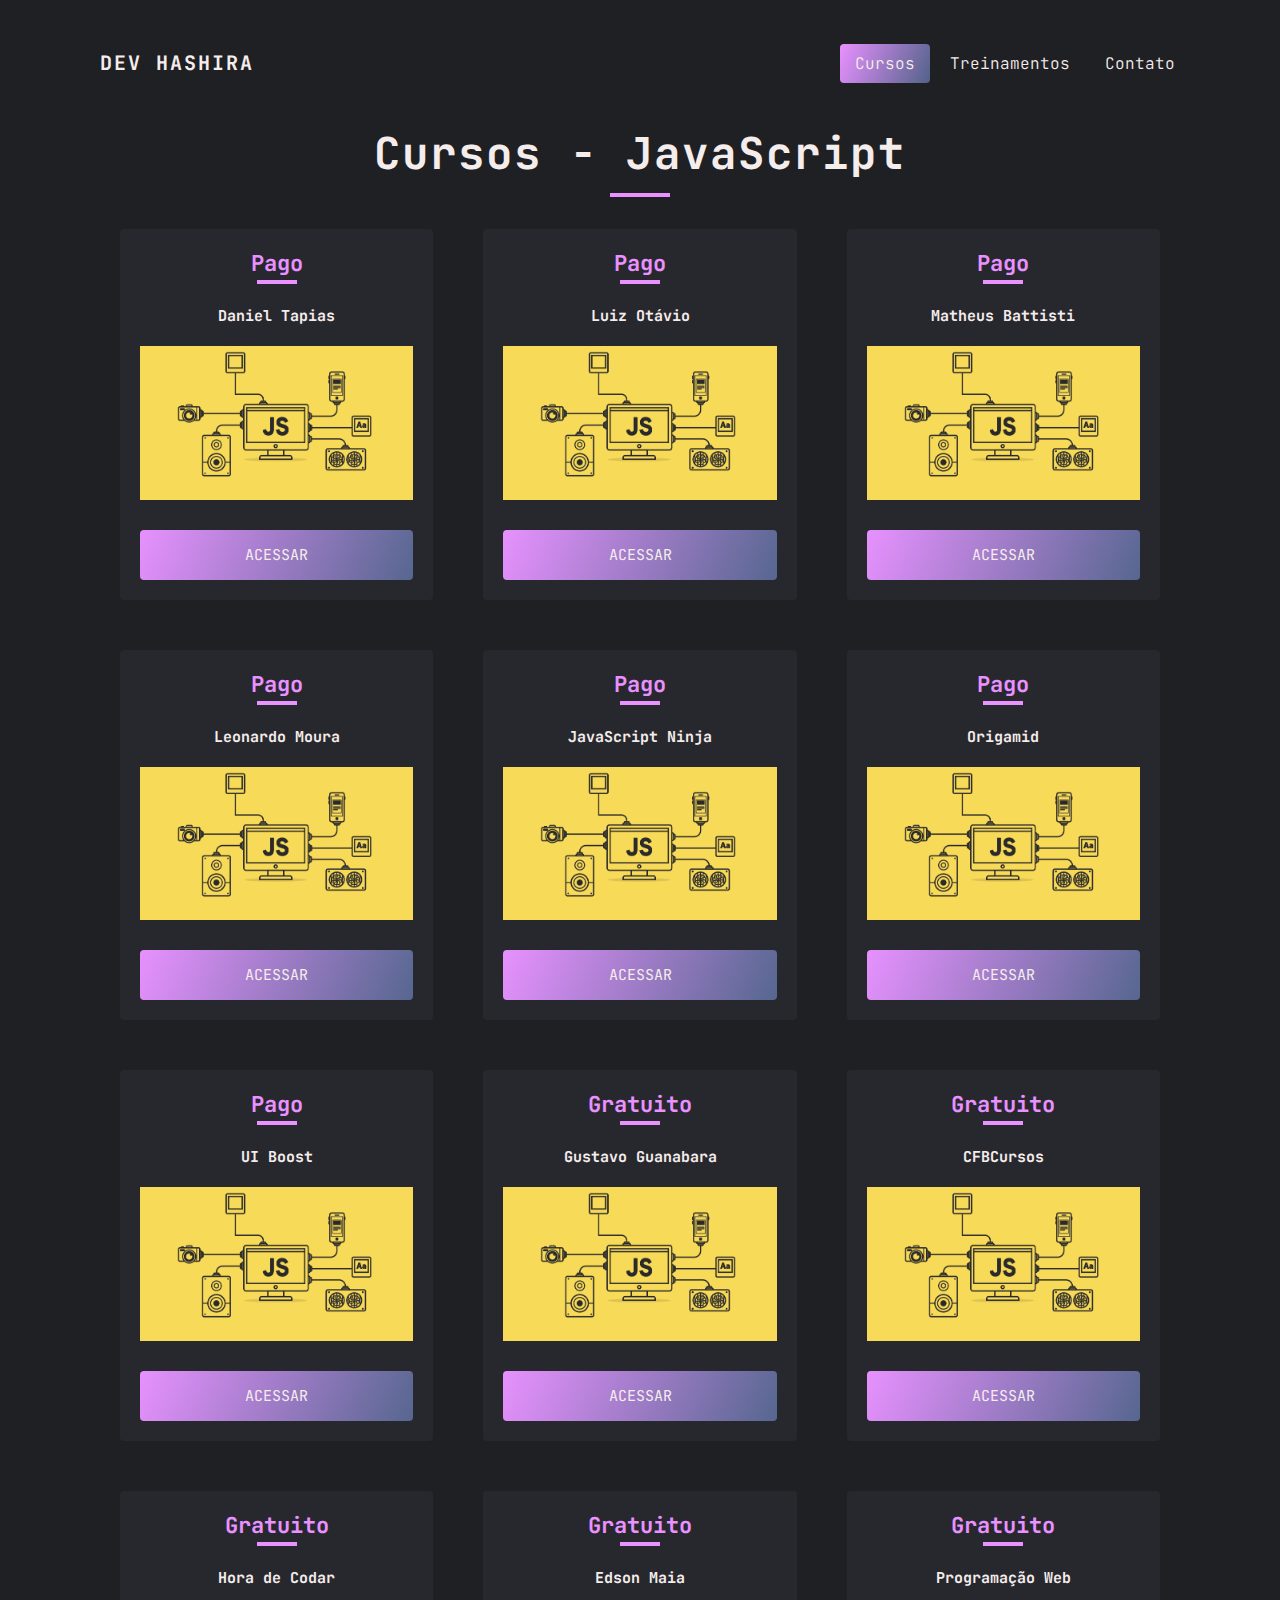
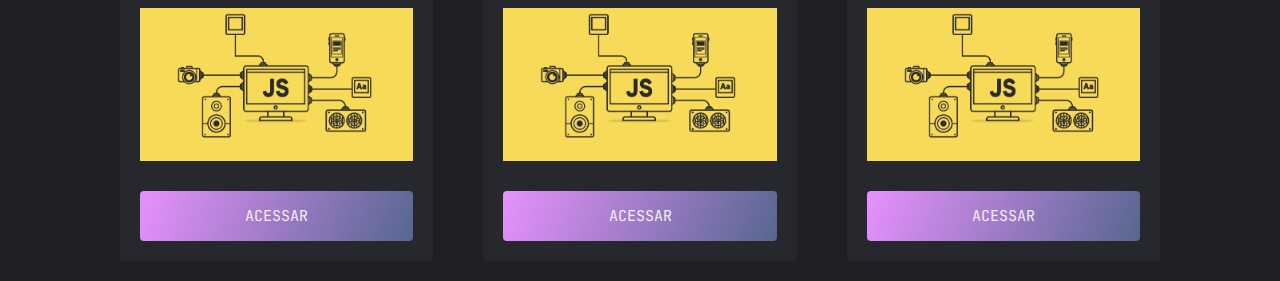
==== index.html @ d7667f1d "first commit" ====
<!DOCTYPE html>
<html lang="pt-br">
  <head>
    <meta charset="UTF-8" />
    <meta http-equiv="content-language" content="pt-br" />
    <meta name="author" content="Dev Hashira D" />
    <meta
      name="description"
      content="Plataforma de Cursos | Dicas de conteúdos, cursos e Treinamentos na área de TI| Patos - Paraíba"
    />
    <meta
      name="keywords"
      content="cursos, java, javascript, python, front end, back end, cursos de programação, web, tecnologias, linguagens de programação, react, springboot, "
    />
    <meta name="viewport" content="width=device-width, initial-scale=1.0" />
    <meta name="theme-color" content="#5ae4a8" />
    <meta property="og:type" content="website" />
    <meta name="ROBOTS" content="index,follow" />
    <meta name="copyright" content="Plataforma de Cursos" />
    <meta property="og:image" content="" />
    <meta property="og:title" content="Plataforma de Cursos / Dev Hashira D" />
    <meta
      property="og:description"
      content="Plataforma de Cursos / Dev Hashira D"
    />
    <meta http-equiv="X-UA-Compatible" content="IE=edge" />
    <link rel="canonical" href="https://albertomoiseisdev.com.br/" />
    <link
      rel="stylesheet"
      href="https://cdnjs.cloudflare.com/ajax/libs/animate.css/4.1.1/animate.min.css"
    />
    <link href="styles/patterns.css" rel="stylesheet" />
    <link href="styles/main.css" rel="stylesheet" />
    <link href="styles/style.css" rel="stylesheet" />
    <link
      rel="stylesheet"
      href="./css/fontawesome-free-6.4.0-web/css/all.min.css"
    />
    <link
      rel="stylesheet"
      href="./css/fontawesome-free-6.4.0-web/css/all.css"
    />
    <link href="/your-path-to-fontawesome/css/v4-shims.css" rel="stylesheet" />
    <link rel="stylesheet" href="css/variables.css" />
    <link rel="stylesheet" href="css/patterns.css" />
    <link rel="stylesheet" href="css/style.css" />
    <link rel="stylesheet" href="css/reset.css" />
    <link rel="stylesheet" href="css/responsive.css" />
    <link rel="stylesheet" href="fontawesome/css/all.min.css" />
    <link
      rel="stylesheet"
      href="https://cdnjs.cloudflare.com/ajax/libs/animate.css/4.1.1/animate.min.css"
    />
    <link
      rel="stylesheet"
      href="https://cdnjs.cloudflare.com/ajax/libs/animate.css/4.1.1/animate.min.css"
    />
    <link
      rel="stylesheet"
      href="https://cdnjs.cloudflare.com/ajax/libs/font-awesome/4.7.0/css/font-awesome.min.css"
    />
    <title>Dev Hashira D - Plataforma de Cursos</title>
  </head>

  <body>
    <div class="background">
      <header class="container" id="header">
        <a class="logo" href="">Dev Hashira</a>
        <nav id="nav">
          <div id="btn-mobile">
            <span id="hamburguer"></span>
          </div>
          <ul id="menu">
            <li class="active"><a href="index.html">Cursos</a></li>
            <li><a href="treinamentos.html">Treinamentos</a></li>
            <li>
              <a href="https://albertomoiseisdev.com.br/" target="_blank"
                >Contato</a
              >
            </li>
          </ul>
        </nav>
      </header>
    </div>

    <section class="container">
      <h2 class="titulo">Cursos - JavaScript</h2>
      <div class="cursos">
        <div class="cursos-div">
          <h4 class="">Pago</h4>
          <h5>Daniel Tapias</h5>
          <img
            src="./img/tecnologias/javascript.png"
            alt="linguagem de programação Javascript"
          />
          <a
            class="btn-principal"
            href="https://www.udemy.com/course/javascript-completo-2018-do-iniciante-ao-mestre/"
            >Acessar</a
          >
        </div>
        <div class="cursos-div">
          <h4>Pago</h4>
          <h5>Luiz Otávio</h5>
          <img
            src="./img/tecnologias/javascript.png"
            alt="linguagem de programação Javascript"
          />
          <a
            class="btn-principal"
            href="https://www.udemy.com/course/curso-de-javascript-moderno-do-basico-ao-avancado/"
            >Acessar</a
          >
        </div>
        <div class="cursos-div">
          <h4>Pago</h4>
          <h5>Matheus Battisti</h5>
          <img
            src="./img/tecnologias/javascript.png"
            alt="linguagem de programação Javascript"
          />
          <a
            class="btn-principal"
            href="https://www.udemy.com/course/javascript-do-basico-ao-avancado-com-node-e-projetos/"
            >Acessar</a
          >
        </div>
        <div class="cursos-div">
          <h4>Pago</h4>
          <h5>Leonardo Moura</h5>
          <img
            src="./img/tecnologias/javascript.png"
            alt="linguagem de programação Javascript"
          />
          <a
            class="btn-principal"
            href="https://www.udemy.com/course/curso-web/"
            >Acessar</a
          >
        </div>

        <div class="cursos-div">
          <h4>Pago</h4>
          <h5>JavaScript Ninja</h5>
          <img
            src="./img/tecnologias/javascript.png"
            alt="linguagem de programação Javascript"
          />
          <a
            class="btn-principal"
            href="https://www.udemy.com/course/curso-web/"
            >Acessar</a
          >
        </div>
        <div class="cursos-div">
          <h4>Pago</h4>
          <h5>Origamid</h5>
          <img
            src="./img/tecnologias/javascript.png"
            alt="linguagem de programação Javascript"
          />
          <a class="btn-principal" href="https://www.origamid.com/">Acessar</a>
        </div>
        <div class="cursos-div">
          <h4>Pago</h4>
          <h5>UI Boost</h5>
          <img
            src="./img/tecnologias/javascript.png"
            alt="linguagem de programação Javascript"
          />
          <a class="btn-principal" href="https://go.hotmart.com/M82120504M?dp=1"
            >Acessar</a
          >
        </div>

        <div class="cursos-div">
          <h4>Gratuito</h4>
          <h5>Gustavo Guanabara</h5>
          <img
            src="./img/tecnologias/javascript.png"
            alt="linguagem de programação Javascript"
          />
          <a
            class="btn-principal"
            href="https://www.youtube.com/watch?v=BXqUH86F-kA&list=PLntvgXM11X6pi7mW0O4ZmfUI1xDSIbmTm"
            >Acessar</a
          >
        </div>

        <div class="cursos-div">
          <h4>Gratuito</h4>
          <h5>CFBCursos</h5>
          <img
            src="./img/tecnologias/javascript.png"
            alt="linguagem de programação Javascript"
          />
          <a
            class="btn-principal"
            href="https://www.youtube.com/watch?v=E4DBTqgxHGM&list=PLx4x_zx8csUg_AxxbVWHEyAJ6cBdsYc0T"
            >Acessar</a
          >
        </div>
        <div class="cursos-div">
          <h4>Gratuito</h4>
          <h5>Hora de Codar</h5>
          <img
            src="./img/tecnologias/javascript.png"
            alt="linguagem de programação Javascript"
          />
          <a
            class="btn-principal"
            href="https://www.youtube.com/watch?v=TkD0QMyBa28&list=PLnDvRpP8BneysKU8KivhnrVaKpILD3gZ6"
            >Acessar</a
          >
        </div>
        <div class="cursos-div">
          <h4>Gratuito</h4>
          <h5>Edson Maia</h5>
          <img
            src="./img/tecnologias/javascript.png"
            alt="linguagem de programação Javascript"
          />
          <a
            class="btn-principal"
            href="https://www.youtube.com/watch?v=E1Ww5Y1EnWQ&list=PLnex8IkmReXxZEXje06kW1uCwm5iC8M_Z"
            >Acessar</a
          >
        </div>
        <div class="cursos-div">
          <h4>Gratuito</h4>
          <h5>Programação Web</h5>
          <img
            src="./img/tecnologias/javascript.png"
            alt="linguagem de programação Javascript"
          />
          <a
            class="btn-principal"
            href="https://www.youtube.com/watch?v=vEwPnjqWQ-g&list=PL2Fdisxwzt_d590u3uad46W-kHA0PTjjw"
            >Acessar</a
          >
        </div>
      </div>
    </section>

    <script src="js/javascript.js"></script>
  </body>
</html>
---- css/variables.css ----
:root {
  --colors-background-1: #1F2023;
  --colors-background-2: #27282D;

  --cor-padrão: #f5ecec;
  --cor-extra-1: #E891FF;
  --cor-extra-2: #86ACFA;
  --cor-extra-3: #EAFF6A;
}
---- css/patterns.css ----
@import url("https://fonts.googleapis.com/css2?family=JetBrains+Mono:wght@100;300;400;500;700&family=Poppins:wght@100;300;400;500&display=swap");

h1,
h2,
h3 {
  font-family: "JetBrains Mono";
  font-weight: 600;
  line-height: 125%;
  letter-spacing: -1px;
  color: var(--colors-principal);
}

h1 {
  font-size: 4.4rem;
}

h2 {
  font-size: 3.8rem;
}

h3 {
  font-size: 3.4rem;
}

h4 {
  font-size: 2.2rem;
}

h5{
  font-size: 2;
}
p {
  font-size: 1.6rem;
}

.container {
  width: 100%;
  max-width: 1120px;
  margin: 0 auto;
  padding: 0 2rem;
}

.titulo {
  font-size: 4.4rem;
  font-weight: bold;
  letter-spacing: 0.2rem;
  text-align: center;
}

.titulo::after {
  content: " ";
  height: 4px;
  width: 60px;
  background-color: var(--cor-extra-1);
  display: block;
  margin: 12px auto;
}

.sub-titulo {
  font-size: 2.4rem;
  font-weight: bold;
  letter-spacing: 0.2rem;
  color: var(--cor-white);
  
}

.sub-titulo::after {
  content: " ";
  height: 4px;
  width: 40px;
  background-color: var(--cor-extra-1);
  display: block;
  margin: 12px 0;
}
.sub-titulo-centro::after {
  content: " ";
  height: 4px;
  width: 40px;
  background-color: var(--cor-extra-1);
  display: block;
  margin: 12px auto;
}


.btn-principal {
  background: linear-gradient(113.28deg, #E891FF -0.53%, rgba(134, 172, 250, 0.47) 101.56%);
  padding: 1.5rem 3rem;
  color: var(--cor-padrão);
  margin-top: 1rem;
  border-radius: 0.4rem;
  text-transform: uppercase;
}
---- css/style.css ----
html {
  scroll-behavior: smooth;
}

body,
ul {
  margin: 0px;
  padding: 0px;
  color: var(--colors-background);
  background-color: var(--cor-white);
}

div header a {
  text-decoration: none;
}

header a.logo {
  font-size: 2rem;
  letter-spacing: 0.2rem;
  font-weight: bold;
  text-transform: uppercase;
  color: #2e2727;
  padding: 1rem;
  color: var(--cor-padrão);
}

#header {
  box-sizing: border-box;
  display: flex;
  align-items: center;
  justify-content: space-between;
  position: relative;
  top: 0;
  padding: 4rem 1rem;
}

#menu {
  display: flex;
  list-style: none;
  gap: 0.5rem;
}

#menu li {
  padding: 0.4rem 1rem;
}

#menu li.active {
  background: linear-gradient(113.28deg, #E891FF -0.53%, rgba(134, 172, 250, 0.47) 101.56%);
  border-radius: 0.4rem;
  color: var(--cor-padrão);
}



#menu a {
  font-size: 1.6rem;
  display: block;
  padding: 0.5rem;
  color: var(--cor-padrão);
  font-weight: 300;
  text-decoration: none !important;
}

#menu li:hover {
  background-color: #e6a5f8a8;
  border-radius: 0.4rem;
  transition: 0.6s;
}

.menu-selected {
  padding: 10px;
  border-radius: 5px;
}

#btn-mobile {
  display: block;
}

@keyframes pisca {

  0%,
  100% {
    opacity: 1;
  }

  50% {
    opacity: 0;
  }
}

/* cursos */
.cursos {
  display: flex;
  justify-content: space-between;
  flex-wrap: wrap;
  gap: 1rem;
}

.cursos-div {
  max-width: 29%;
  display: flex;
  flex-direction: column;
  text-align: center;
  padding: 2rem;
  margin: 2rem;
  justify-items:first baseline;
  background-color: var(--colors-background-2);
  border-radius: 0.4rem;
}

.cursos-div h4 {
  color: var(--cor-extra-1);
  margin-bottom: 1rem;
}

.cursos-div h4::after {
  content: " ";
  height: 4px;
  width: 40px;
  background-color: var(--cor-extra-1);
  display: block;
  margin: 2px auto 12px auto;
}

.cursos-div h5 {
  margin-bottom: 2rem;
}

.cursos-div img{
  margin-bottom: 2rem;
}
---- css/responsive.css ----
@media (max-width: 1200px) {}

@media (max-width: 1100px) {

  .cursos {
    display: flex;
    justify-content: center;
    flex-wrap: wrap;
    gap: 0rem;
  }
  .cursos-div {
    max-width: 42% !important;
    display: flex;
    justify-content: space-between;
    flex-wrap: wrap;
  }
}

@media(max-width: 860px) {
  
  .cursos {
    display: flex;
    flex-direction: column;
    flex-wrap: wrap;
    gap: 0rem;
  }
  .cursos-div {
    max-width: 75% !important;
    margin: 2rem auto;
  }
}

@media (max-width: 600px) {
  
  #menu {
    display: block;
    position: absolute;
    width: 100%;
    top: 110px;
    right: 0px;
    background: var(--colors-background-1);
    transition: 0.6s;
    z-index: 1000;
    height: 0px;
    visibility: hidden;
    overflow-y: hidden;
    text-align: center;
  }

  #nav.active #menu {
    height: calc(80vh - 70px);
    visibility: visible;
    overflow-y: auto;
  }

  #menu li.active {
    display: none;
  }

  #menu a {
    padding: 1rem 0;
    margin: 0 0.6rem;
    color: var(--cor-padrão);
    border-bottom: 1px solid var(--cor-extra-1);
  }

  #menu li:hover {
    background-color: var(--cor-extra-1);
    border-radius: 0.4rem;
    transition: 0.6s;
    margin-top: -6px;
  }

  #btn-mobile {
    display: flex;
    padding: 0.5rem 1rem;
    font-size: 1rem;
    border: none;
    background: none;
    cursor: pointer;
    gap: 0.5rem;
  }

  #hamburguer {
    display: block;
    border-top: 2px solid;
    width: 20px;
  }

  #hamburguer::after,
  #hamburguer::before {
    content: "";
    display: block;
    width: 20px;
    height: 2px;
    background: currentColor;
    margin-top: 5px;
    transition: 0.3s;
    position: relative;
  }

  #nav.active #hamburguer {
    border-top-color: transparent;
  }

  #nav.active #hamburguer::before {
    transform: rotate(135deg);
  }

  #nav.active #hamburguer::after {
    transform: rotate(-135deg);
    top: -7px;
  }
  .cursos {
    display: flex;
    flex-direction: column;
    flex-wrap: wrap;
    gap: 0rem;
  }
  .cursos-div {
    max-width: 90% !important;
    display: flex;
    justify-content: space-between;
    flex-wrap: wrap;
  }


}

@media (max-width: 520px) {

}
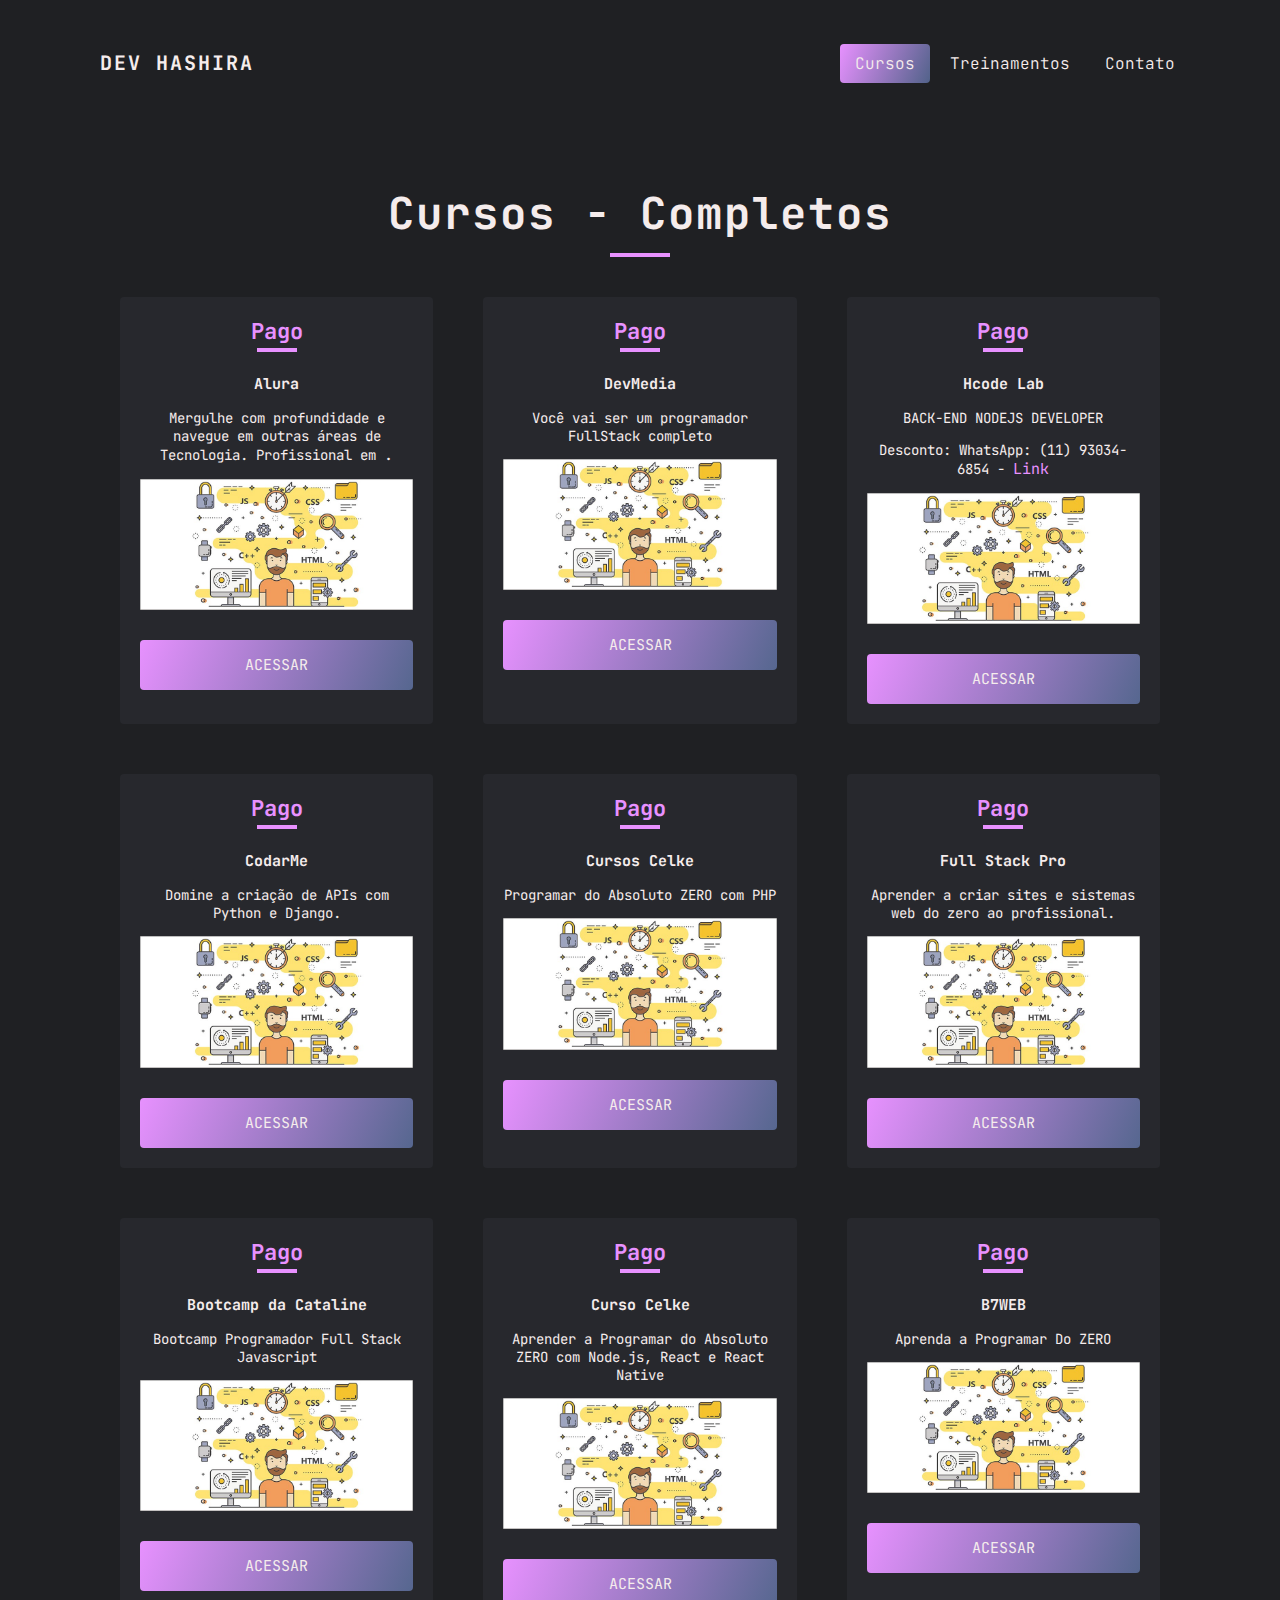
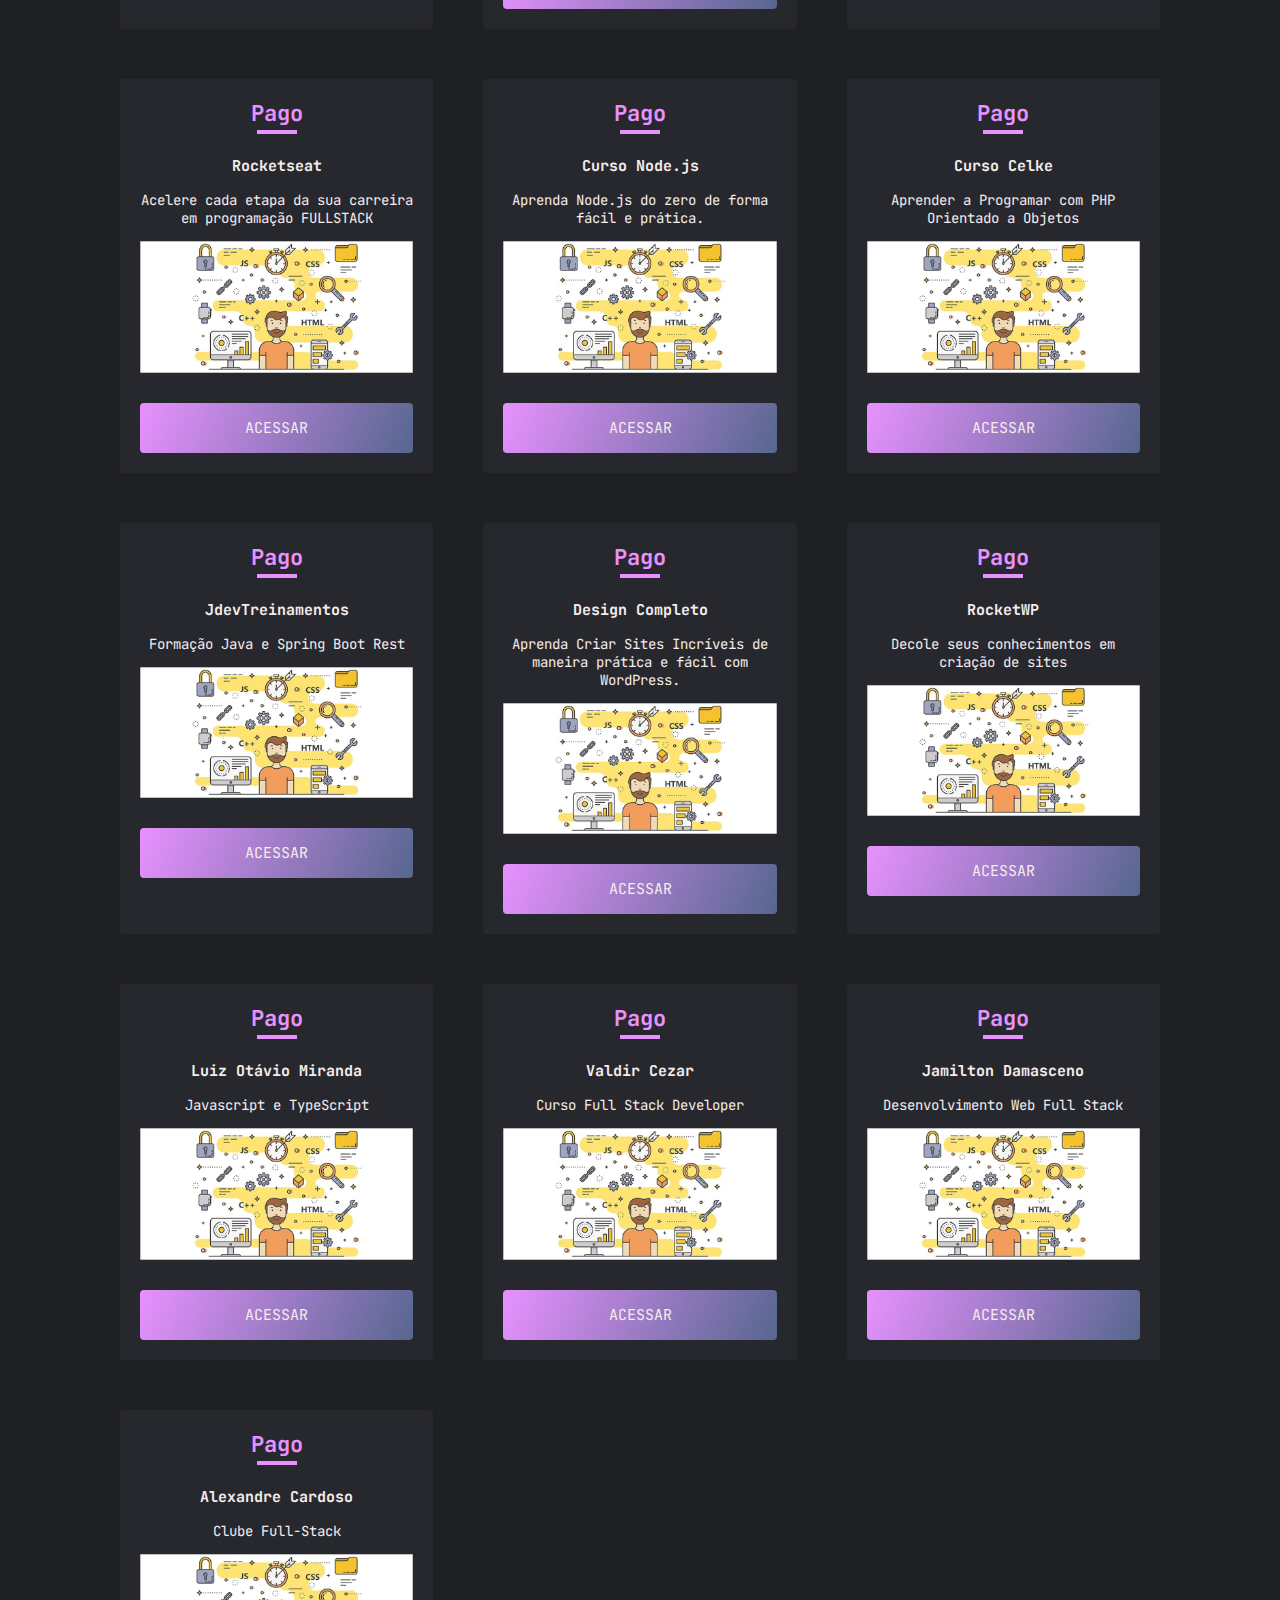
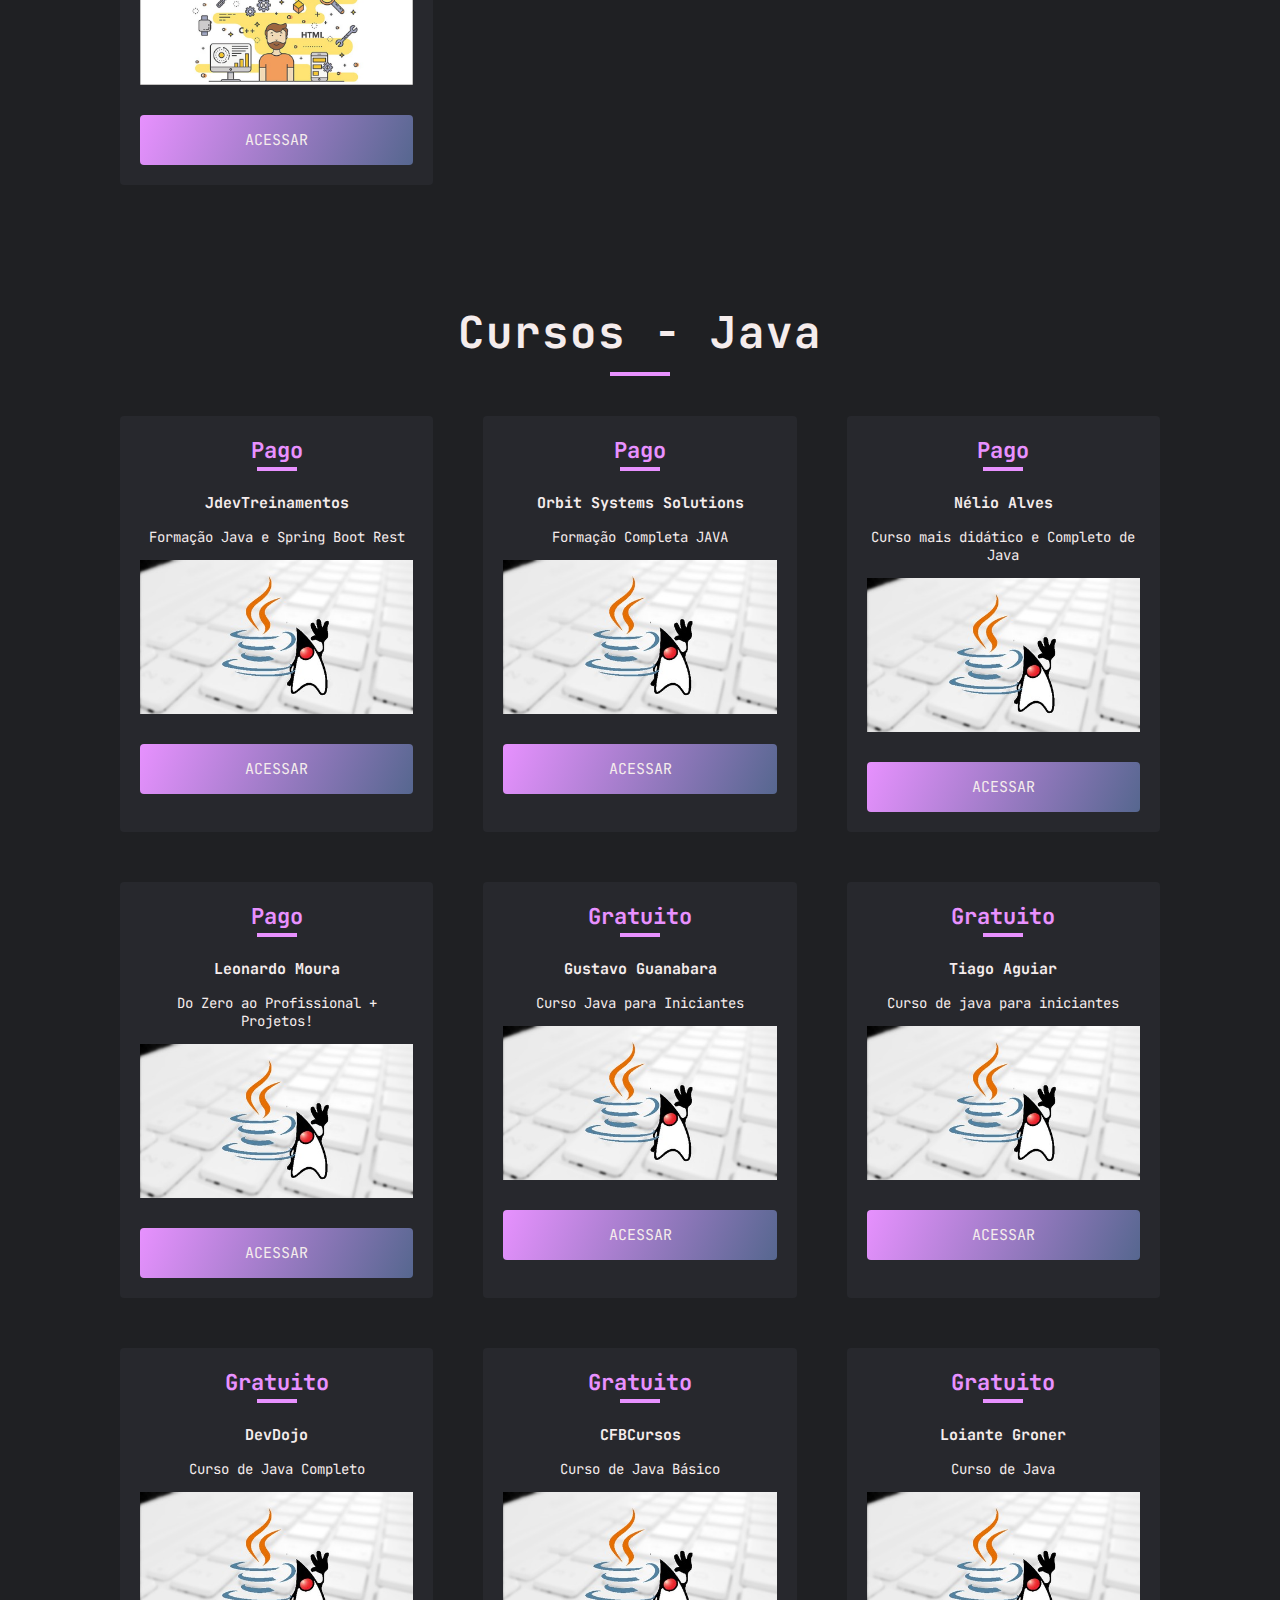
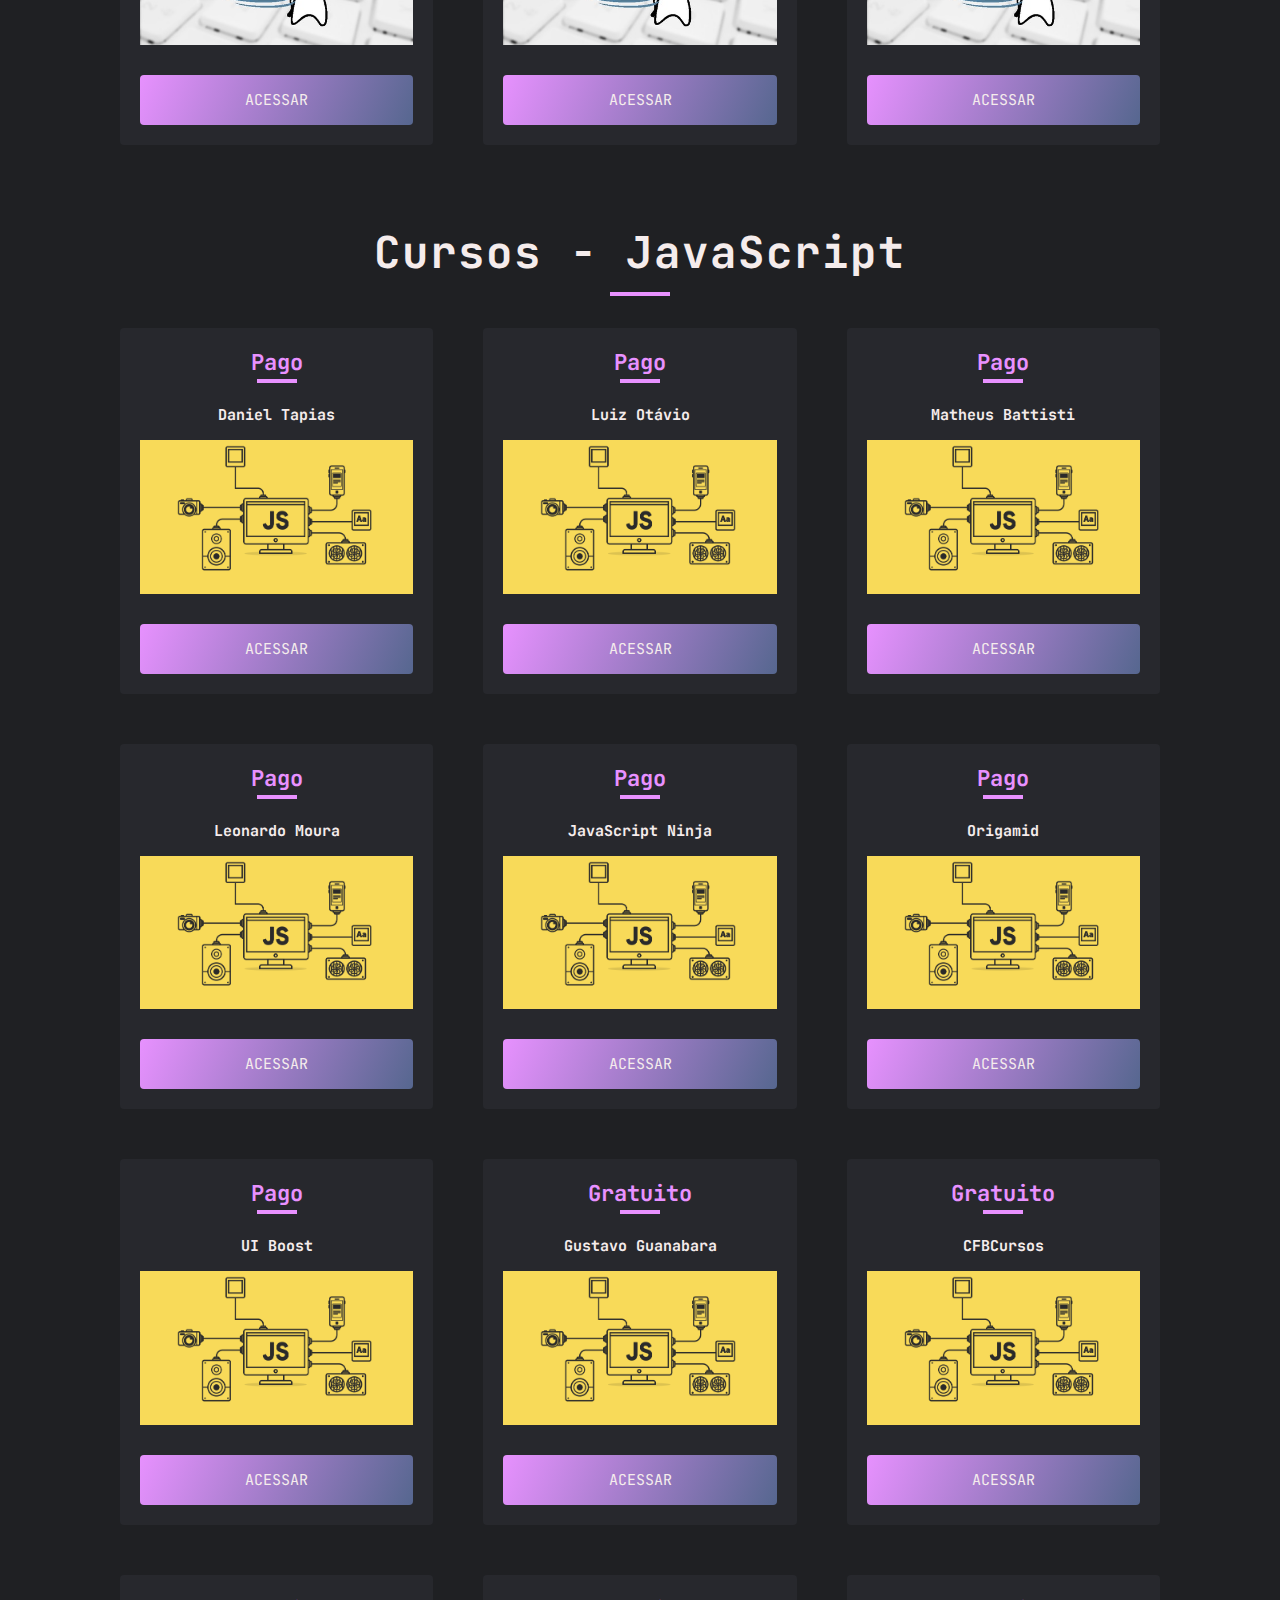
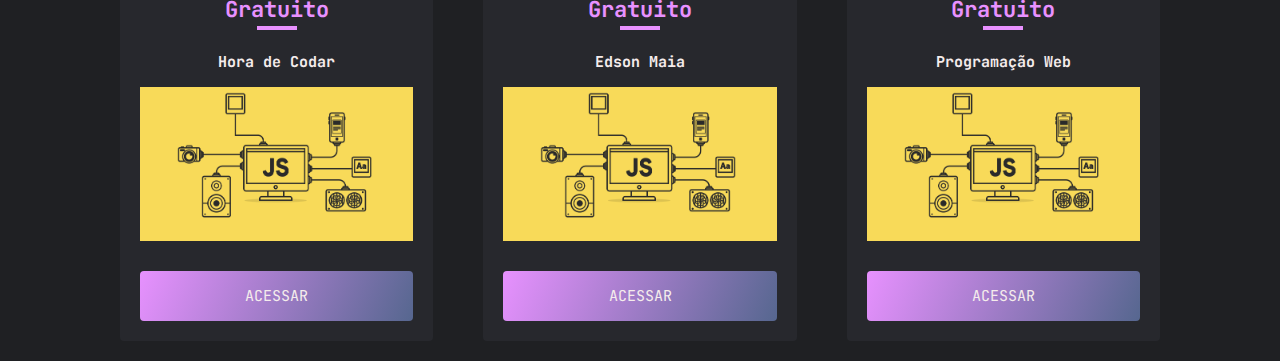
==== commit 3406ab6a: "ADD: Cursos Java e Fullstack" ====
--- a/index.html
+++ b/index.html
@@ -24,7 +24,7 @@
       content="Plataforma de Cursos / Dev Hashira D"
     />
     <meta http-equiv="X-UA-Compatible" content="IE=edge" />
-    <link rel="canonical" href="https://albertomoiseisdev.com.br/" />
+    <link rel="canonical" href="https://albertomoiseisdev.com.br/Blog/" />
     <link
       rel="stylesheet"
       href="https://cdnjs.cloudflare.com/ajax/libs/animate.css/4.1.1/animate.min.css"
@@ -72,7 +72,7 @@
           </div>
           <ul id="menu">
             <li class="active"><a href="index.html">Cursos</a></li>
-            <li><a href="treinamentos.html">Treinamentos</a></li>
+            <li><a target="_blank" href="https://albertomoiseisdev.com.br/Blog/">Treinamentos</a></li>
             <li>
               <a href="https://albertomoiseisdev.com.br/" target="_blank"
                 >Contato</a
@@ -84,6 +84,393 @@
     </div>
 
     <section class="container">
+      <div class="cursos-programacao">
+        <h2 class="titulo">Cursos - Completos</h2>
+        <div class="cursos">
+          <div class="cursos-div">
+            <h4 class="">Pago</h4>
+            <h5>Alura</h5>
+            <p>Mergulhe com profundidade e navegue em outras áreas de Tecnologia. Profissional em <T>. </p>
+            <img
+              src="./img/tecnologias/Full-Stack-Developer.jpeg"
+              alt="linguagem de programação Fullstack"
+            />
+            <a class="btn-principal" href="https://www.alura.com.br/"
+              >Acessar</a
+            >
+          </div>
+
+          <div class="cursos-div">
+            <h4 class="">Pago</h4>
+            <h5>DevMedia</h5>
+            <p>Você vai ser um
+              programador FullStack
+              completo</p>
+            <img
+              src="./img/tecnologias/Full-Stack-Developer.jpeg"
+              alt="linguagem de programação Fullstack"
+            />
+            <a class="btn-principal" href="https://www.devmedia.com.br/"
+              >Acessar</a
+            >
+          </div>
+          <div class="cursos-div">
+            <h4 class="">Pago</h4>
+            <h5>Hcode Lab </h5>
+            <p>BACK-END NODEJS DEVELOPER</p>
+            <p>Desconto: WhatsApp: (11) 93034-6854 - <a class="link-a" href="https://wa.me/5511930346854">Link</a></p>
+            
+            <img
+              src="./img/tecnologias/Full-Stack-Developer.jpeg"
+              alt="linguagem de programação Fullstack"
+            />
+            <a class="btn-principal" href="https://www.hcodelab.com.br/node"
+              >Acessar</a
+            >
+          </div>
+          <div class="cursos-div">
+            <h4 class="">Pago</h4>
+            <h5>CodarMe</h5>
+            <p>Domine a criação de APIs com Python e Django.</p>
+      
+            <img
+              src="./img/tecnologias/Full-Stack-Developer.jpeg"
+              alt="linguagem de programação Fullstack"
+            />
+            <a class="btn-principal" href="https://go.hotmart.com/P78479956M"
+              >Acessar</a
+            >
+          </div>
+
+          <div class="cursos-div">
+            <h4 class="">Pago</h4>
+            <h5>Cursos Celke</h5>
+            <p>Programar do Absoluto ZERO com PHP</p>
+            <img
+              src="./img/tecnologias/Full-Stack-Developer.jpeg"
+              alt="linguagem de programação Fullstack"
+            />
+            <a class="btn-principal" href="https://go.hotmart.com/L77385930V"
+              >Acessar</a
+            >
+          </div>
+          <div class="cursos-div">
+            <h4 class="">Pago</h4>
+            <h5>Full Stack Pro</h5>
+            <p>Aprender a criar sites e sistemas web do zero ao profissional.</p>
+            <img
+              src="./img/tecnologias/Full-Stack-Developer.jpeg"
+              alt="linguagem de programação Fullstack"
+            />
+            <a class="btn-principal" href="https://go.hotmart.com/U69591605F"
+              >Acessar</a
+            >
+          </div>
+          <div class="cursos-div">
+            <h4 class="">Pago</h4>
+            <h5>Bootcamp da Cataline </h5>
+            <p>Bootcamp Programador Full Stack Javascript</p>
+            <img
+              src="./img/tecnologias/Full-Stack-Developer.jpeg"
+              alt="linguagem de programação Fullstack"
+            />
+            <a class="btn-principal" href="https://go.hotmart.com/C47695270D?dp=1"
+              >Acessar</a
+            >
+          </div>
+
+          <div class="cursos-div">
+            <h4 class="">Pago</h4>
+            <h5>Curso Celke</h5>
+            <p>Aprender a Programar do Absoluto ZERO com Node.js, React e React Native</p>
+            <img
+              src="./img/tecnologias/Full-Stack-Developer.jpeg"
+              alt="linguagem de programação Fullstack"
+            />
+            <a class="btn-principal" href="https://go.hotmart.com/A24435500B"
+              >Acessar</a
+            >
+          </div>
+
+          <div class="cursos-div">
+            <h4 class="">Pago</h4>
+            <h5>B7WEB</h5>
+            <p>Aprenda a Programar Do ZERO </p>
+            <img
+              src="./img/tecnologias/Full-Stack-Developer.jpeg"
+              alt="linguagem de programação Fullstack"
+            />
+            <a class="btn-principal" href="https://b7web.com.br/fullstack/?gclid=CjwKCAjwjMiiBhA4EiwAZe6jQzKp4mM_7EdsFYhwCqVTDtiLCGSndDt1jycwokUEZxZgEYD_zUnbEhoCtjwQAvD_BwE"
+              >Acessar</a
+            >
+          </div>
+
+          <div class="cursos-div">
+            <h4 class="">Pago</h4>
+            <h5>Rocketseat</h5>
+            <p>Acelere cada etapa da sua carreira em programação FULLSTACK</p>
+            <img
+              src="./img/tecnologias/Full-Stack-Developer.jpeg"
+              alt="linguagem de programação Fullstack"
+            />
+            <a class="btn-principal" href="https://www.rocketseat.com.br/?utm_source=google&utm_medium=cpc&utm_campaign=lead&utm_term=perpetuo&utm_content=institucional-lead-home-texto-lead-brandkws-none-none-institucional-none-none-br-google&gclid=CjwKCAjwjMiiBhA4EiwAZe6jQ_NLqacbNikjr3aFIWjSeivobkPvYWf9fLv7t3RujpcnhuSTBAvCLxoCsTQQAvD_BwE"
+              >Acessar</a
+            >
+          </div>
+          <div class="cursos-div">
+            <h4 class="">Pago</h4>
+            <h5>Curso Node.js</h5>
+            <p>Aprenda Node.js do zero de forma fácil e prática.</p>
+            <img
+              src="./img/tecnologias/Full-Stack-Developer.jpeg"
+              alt="linguagem de programação Fullstack"
+            />
+            <a class="btn-principal" href="https://go.hotmart.com/D17345179H"
+              >Acessar</a
+            >
+          </div>
+          <div class="cursos-div">
+            <h4 class="">Pago</h4>
+            <h5>Curso Celke</h5>
+            <p>Aprender a Programar com PHP Orientado a Objetos</p>
+            <img
+              src="./img/tecnologias/Full-Stack-Developer.jpeg"
+              alt="linguagem de programação Fullstack"
+            />
+            <a class="btn-principal" href="https://go.hotmart.com/F11949140G"
+              >Acessar</a
+            >
+          </div>
+        
+          <div class="cursos-div">
+            <h4 class="">Pago</h4>
+            <h5>JdevTreinamentos</h5>
+            <p>Formação Java e Spring Boot Rest</p>
+            <img
+              src="./img/tecnologias/Full-Stack-Developer.jpeg"
+              alt="linguagem de programação Fullstack"
+            />
+            <a class="btn-principal" href="https://go.hotmart.com/L11909637V"
+              >Acessar</a
+            >
+          </div>
+
+          <div class="cursos-div">
+            <h4 class="">Pago</h4>
+            <h5>Design Completo</h5>
+            <p>Aprenda Criar Sites Incríveis de maneira prática e fácil com WordPress.</p>
+            <img
+              src="./img/tecnologias/Full-Stack-Developer.jpeg"
+              alt="linguagem de programação Fullstack"
+            />
+            <a class="btn-principal" href="https://go.hotmart.com/E22256084E"
+              >Acessar</a
+            >
+          </div>
+
+          <div class="cursos-div">
+            <h4 class="">Pago</h4>
+            <h5>RocketWP</h5>
+            <p>Decole seus conhecimentos em criação de sites</p>
+            <img
+              src="./img/tecnologias/Full-Stack-Developer.jpeg"
+              alt="linguagem de programação Fullstack"
+            />
+            <a class="btn-principal" href="https://go.hotmart.com/K81442474M"
+              >Acessar</a
+            >
+          </div>
+
+        
+          <div class="cursos-div">
+            <h4 class="">Pago</h4>
+            <h5>Luiz Otávio Miranda</h5>
+            <p>Javascript e TypeScript </p>
+            <img
+              src="./img/tecnologias/Full-Stack-Developer.jpeg"
+              alt="linguagem de programação Fullstack"
+            />
+            <a class="btn-principal" href="https://www.udemy.com/course/curso-de-javascript-moderno-do-basico-ao-avancado/"
+              >Acessar</a
+            >
+          </div>
+          <div class="cursos-div">
+            <h4 class="">Pago</h4>
+            <h5>Valdir Cezar</h5>
+            <p>Curso Full Stack Developer</p>
+            <img
+              src="./img/tecnologias/Full-Stack-Developer.jpeg"
+              alt="linguagem de programação Fullstack"
+            />
+            <a class="btn-principal" href="https://www.udemy.com/course/curso-full-stack-developer/"
+              >Acessar</a
+            >
+          </div>
+
+          <div class="cursos-div">
+            <h4 class="">Pago</h4>
+            <h5>Jamilton Damasceno</h5>
+            <p>Desenvolvimento Web Full Stack</p>
+            <img
+              src="./img/tecnologias/Full-Stack-Developer.jpeg"
+              alt="linguagem de programação Fullstack"
+            />
+            <a class="btn-principal" href="https://www.udemy.com/course/desenvolvimento-web-full-stack-com-python-e-django/"
+              >Acessar</a
+            >
+          </div>
+
+          <div class="cursos-div">
+            <h4 class="">Pago</h4>
+            <h5>Alexandre Cardoso</h5>
+            <p>Clube Full-Stack</p>
+            <img
+              src="./img/tecnologias/Full-Stack-Developer.jpeg"
+              alt="linguagem de programação Fullstack"
+            />
+            <a class="btn-principal" href=""
+              >Acessar</a
+            >
+          </div>
+
+  
+
+        </div>
+      </div>
+    </section>
+
+    <section class="container">
+      <div class="cursos-programacao">
+        <h2 class="titulo">Cursos - Java</h2>
+        <div class="cursos">
+          <div class="cursos-div">
+            <h4 class="">Pago</h4>
+            <h5>JdevTreinamentos</h5>
+            <p>Formação Java e Spring Boot Rest</p>
+            <img
+              src="./img/tecnologias/java.jpg"
+              alt="linguagem de programação Java"
+            />
+            <a class="btn-principal" href="https://go.hotmart.com/L11909637V"
+              >Acessar</a
+            >
+          </div>
+
+          <div class="cursos-div">
+            <h4>Pago</h4>
+            <h5>Orbit Systems Solutions</h5>
+            <p>Formação Completa JAVA</p>
+            <img
+              src="./img/tecnologias/java.jpg"
+              alt="linguagem de programação Java"
+            />
+            <a class="btn-principal" href="https://go.hotmart.com/P79869415D"
+              >Acessar</a
+            >
+          </div>
+
+          <div class="cursos-div">
+            <h4>Pago</h4>
+            <h5>Nélio Alves</h5>
+            <p>Curso mais didático e Completo de Java</p>
+            <img
+              src="./img/tecnologias/java.jpg"
+              alt="linguagem de programação Java"
+            />
+            <a
+              class="btn-principal"
+              href="https://www.udemy.com/course/java-curso-completo/"
+              >Acessar</a
+            >
+          </div>
+          <div class="cursos-div">
+            <h4>Pago</h4>
+            <h5>Leonardo Moura</h5>
+            <p>Do Zero ao Profissional + Projetos!</p>
+            <img
+              src="./img/tecnologias/java.jpg"
+              alt="linguagem de programação Java"
+            />
+            <a
+              class="btn-principal"
+              href="https://www.udemy.com/course/fundamentos-de-programacao-com-java/"
+              >Acessar</a
+            >
+          </div>
+          <div class="cursos-div">
+            <h4>Gratuito</h4>
+            <h5>Gustavo Guanabara</h5>
+            <p>Curso Java para Iniciantes</p>
+            <img
+              src="./img/tecnologias/java.jpg"
+              alt="linguagem de programação Javascript"
+            />
+            <a
+              class="btn-principal"
+              href="https://www.youtube.com/watch?v=sTX0UEplF54&list=PLHz_AreHm4dkI2ZdjTwZA4mPMxWTfNSpR"
+              >Acessar</a
+            >
+          </div>
+          <div class="cursos-div">
+            <h4>Gratuito</h4>
+            <h5>Tiago Aguiar</h5>
+            <p>Curso de java para iniciantes</p>
+            <img
+              src="./img/tecnologias/java.jpg"
+              alt="linguagem de programação Java"
+            />
+            <a
+              class="btn-principal"
+              href="https://www.youtube.com/watch?v=mRryrODqQcw&list=PLJ0AcghBBWSi6nK2CUkw9ngvwWB1gE8mL"
+              >Acessar</a
+            >
+          </div>
+          <div class="cursos-div">
+            <h4>Gratuito</h4>
+            <h5>DevDojo</h5>
+            <p>Curso de Java Completo</p>
+            <img
+              src="./img/tecnologias/java.jpg"
+              alt="linguagem de programação Java"
+            />
+            <a
+              class="btn-principal"
+              href="https://www.youtube.com/watch?v=kkOSweUhGZM&list=PL62G310vn6nHrMr1tFLNOYP_c73m6nAzL"
+              >Acessar</a
+            >
+          </div>
+          <div class="cursos-div">
+            <h4>Gratuito</h4>
+            <h5>CFBCursos</h5>
+            <p>Curso de Java Básico</p>
+            <img
+              src="./img/tecnologias/java.jpg"
+              alt="linguagem de programação Java"
+            />
+            <a
+              class="btn-principal"
+              href="https://www.youtube.com/watch?v=X8AnVQ-GqLU&list=PLx4x_zx8csUjFC5WWjoNUL7LOOD7LCKRW"
+              >Acessar</a
+            >
+          </div>
+          <div class="cursos-div">
+            <h4>Gratuito</h4>
+            <h5>Loiante Groner</h5>
+            <p>Curso de Java</p>
+            <img
+              src="./img/tecnologias/java.jpg"
+              alt="linguagem de programação Java"
+            />
+            <a
+              class="btn-principal"
+              href="https://www.youtube.com/watch?v=LnORjqZUMIQ&list=PLGxZ4Rq3BOBq0KXHsp5J3PxyFaBIXVs3r"
+              >Acessar</a
+            >
+          </div>
+        </div>
+      </div>
+    </section>
+    <section class="container">
       <h2 class="titulo">Cursos - JavaScript</h2>
       <div class="cursos">
         <div class="cursos-div">
--- a/css/style.css
+++ b/css/style.css
@@ -89,6 +89,15 @@
 }
 
 /* cursos */
+.cursos-programacao{
+  padding: 4rem 0;
+  margin: 2rem 0;
+}
+
+.cursos-programacao h2{
+  margin-bottom: 2rem;
+}
+
 .cursos {
   display: flex;
   justify-content: space-between;
@@ -123,7 +132,16 @@
 }
 
 .cursos-div h5 {
-  margin-bottom: 2rem;
+  margin-bottom: 1em;
+}
+.cursos-div p{
+  font-size: 1.4rem;
+  margin-bottom: 1em;
+}
+.cursos-div .link-a{
+  text-decoration: none;
+  color: #E891FF;
+  margin-bottom: 1rem;
 }
 
 .cursos-div img{
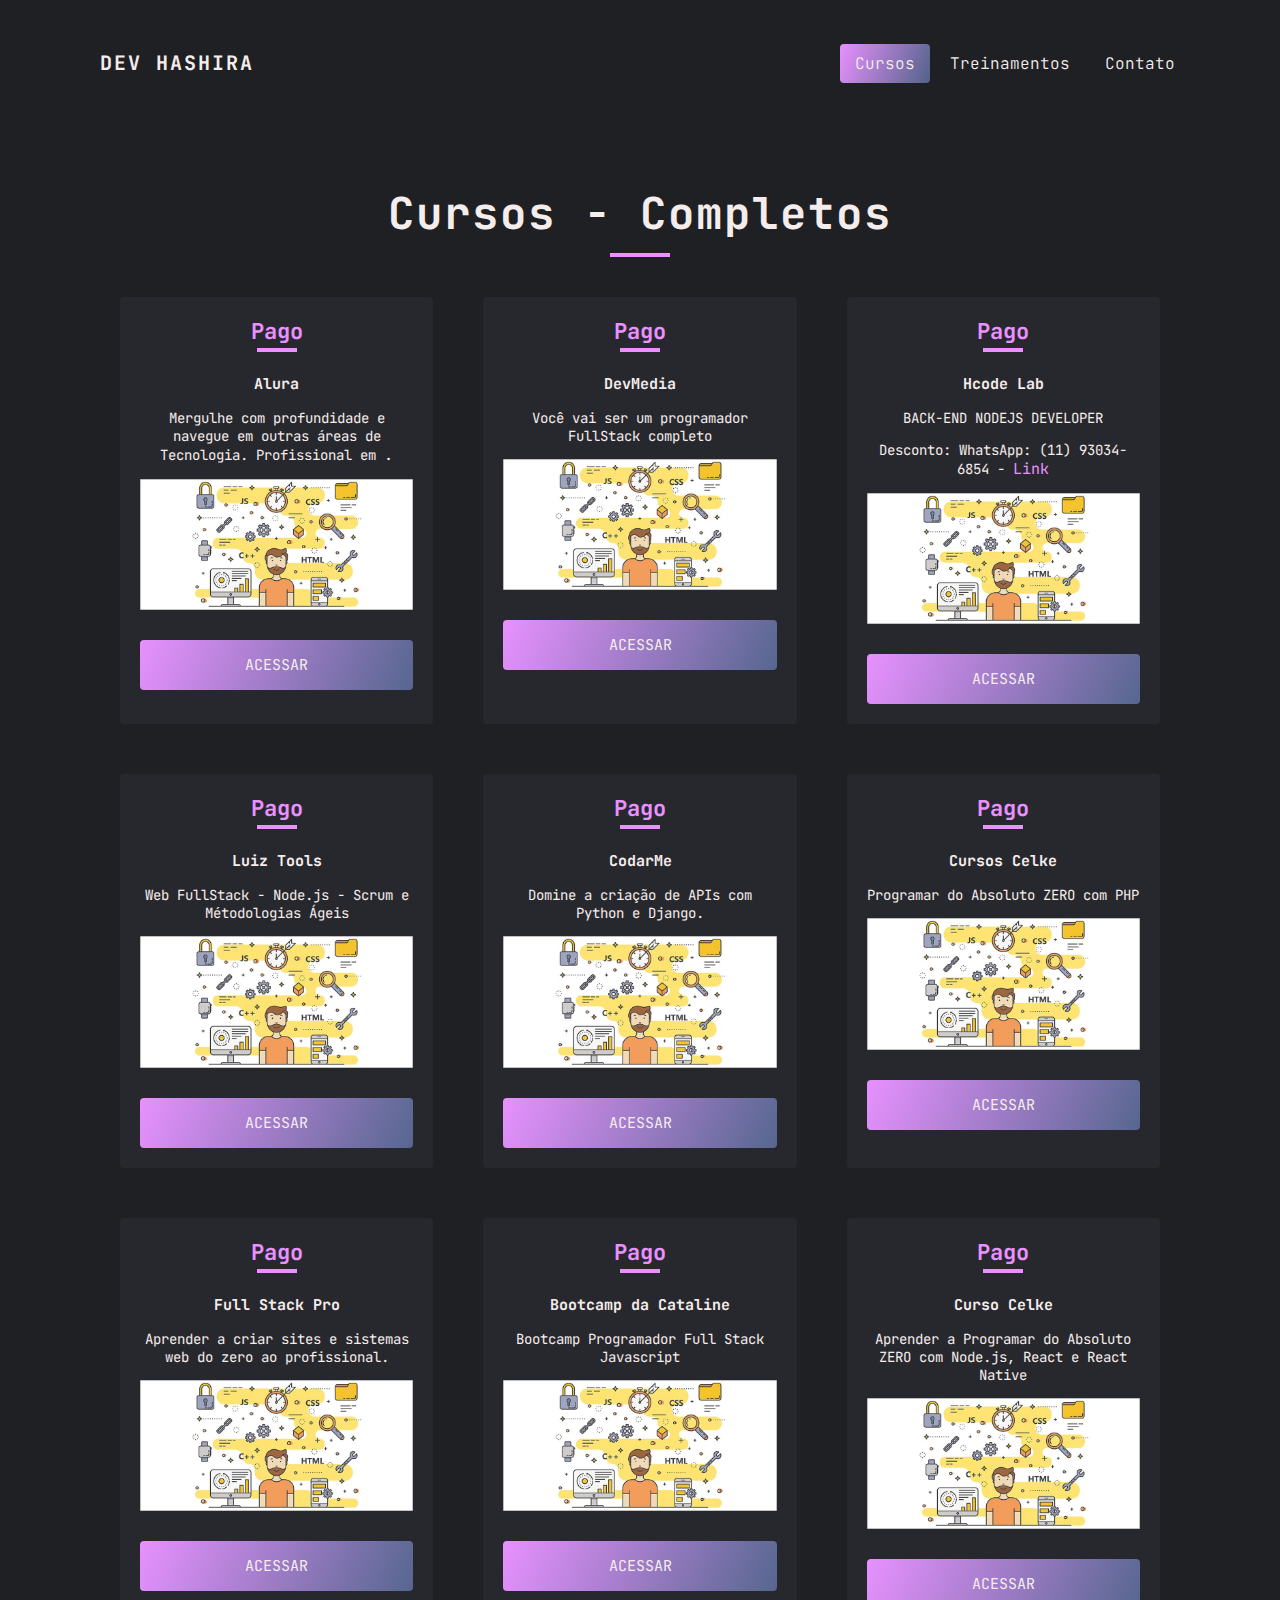
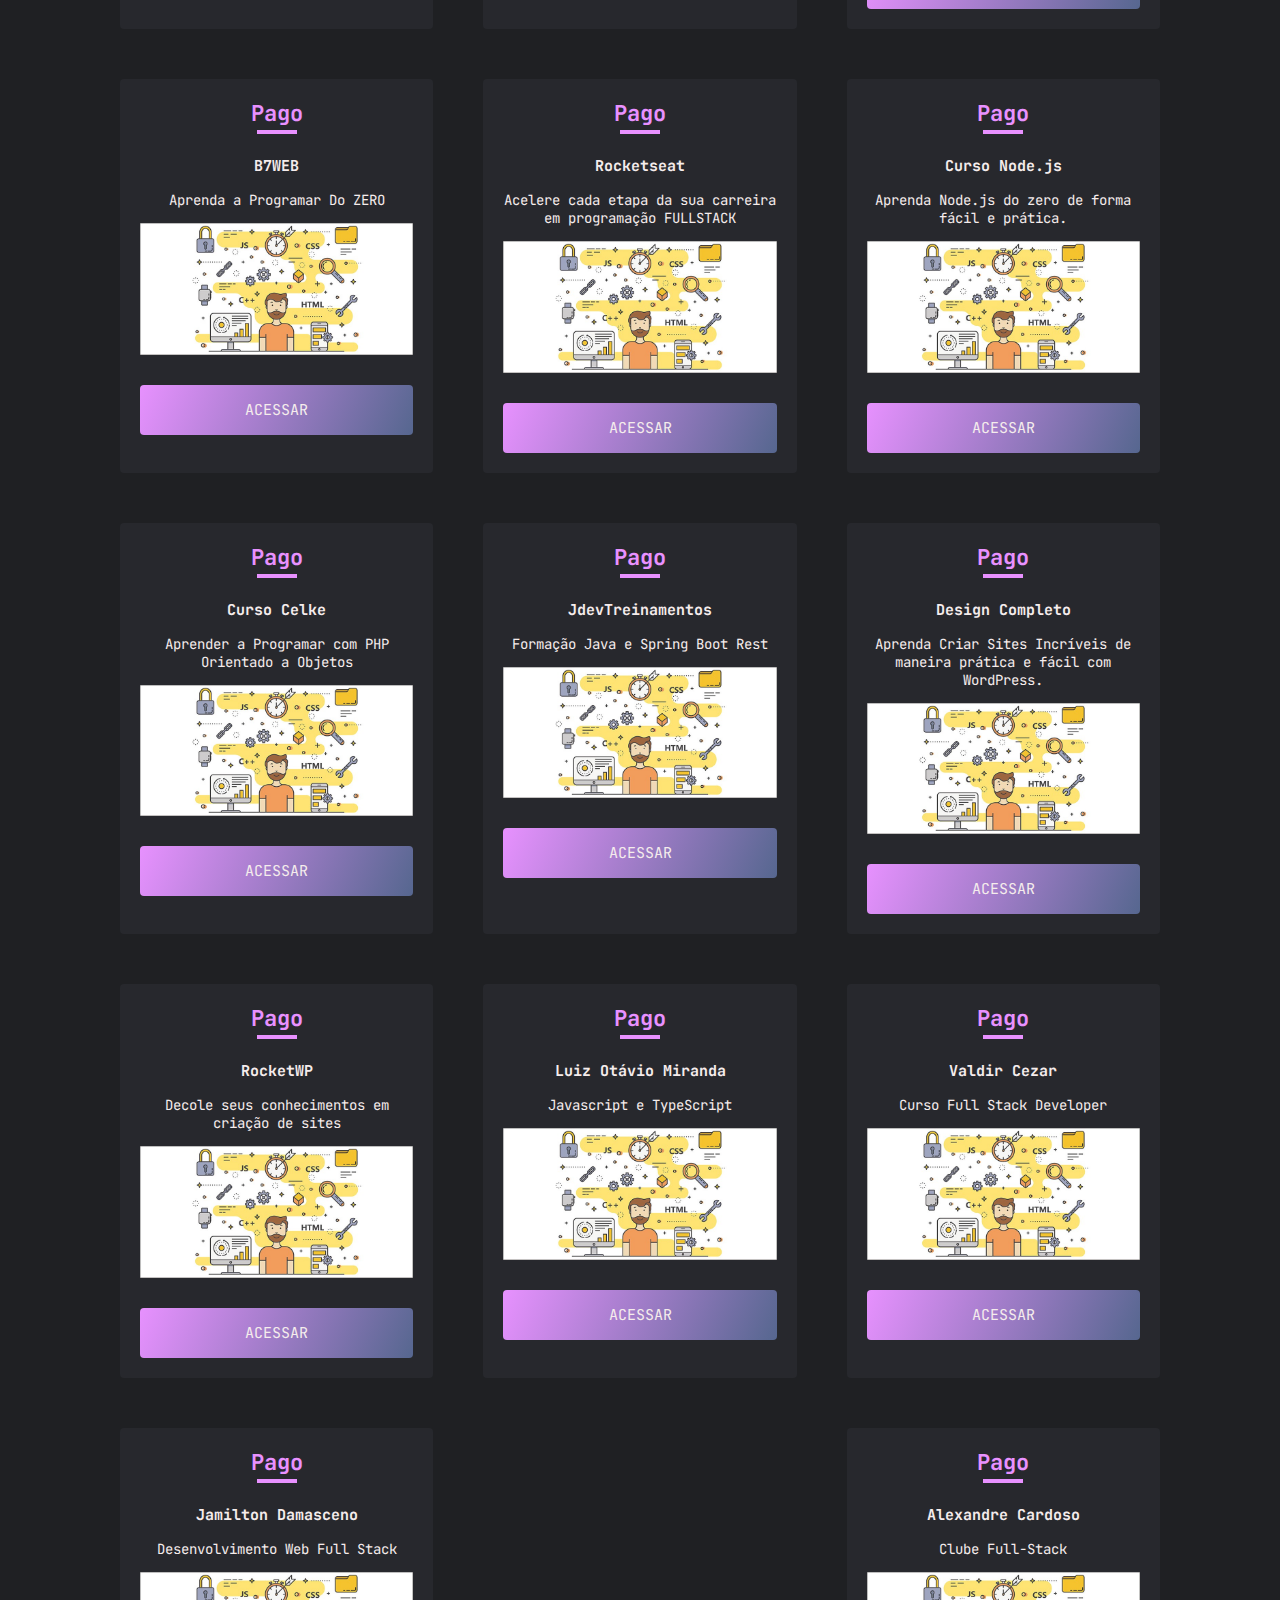
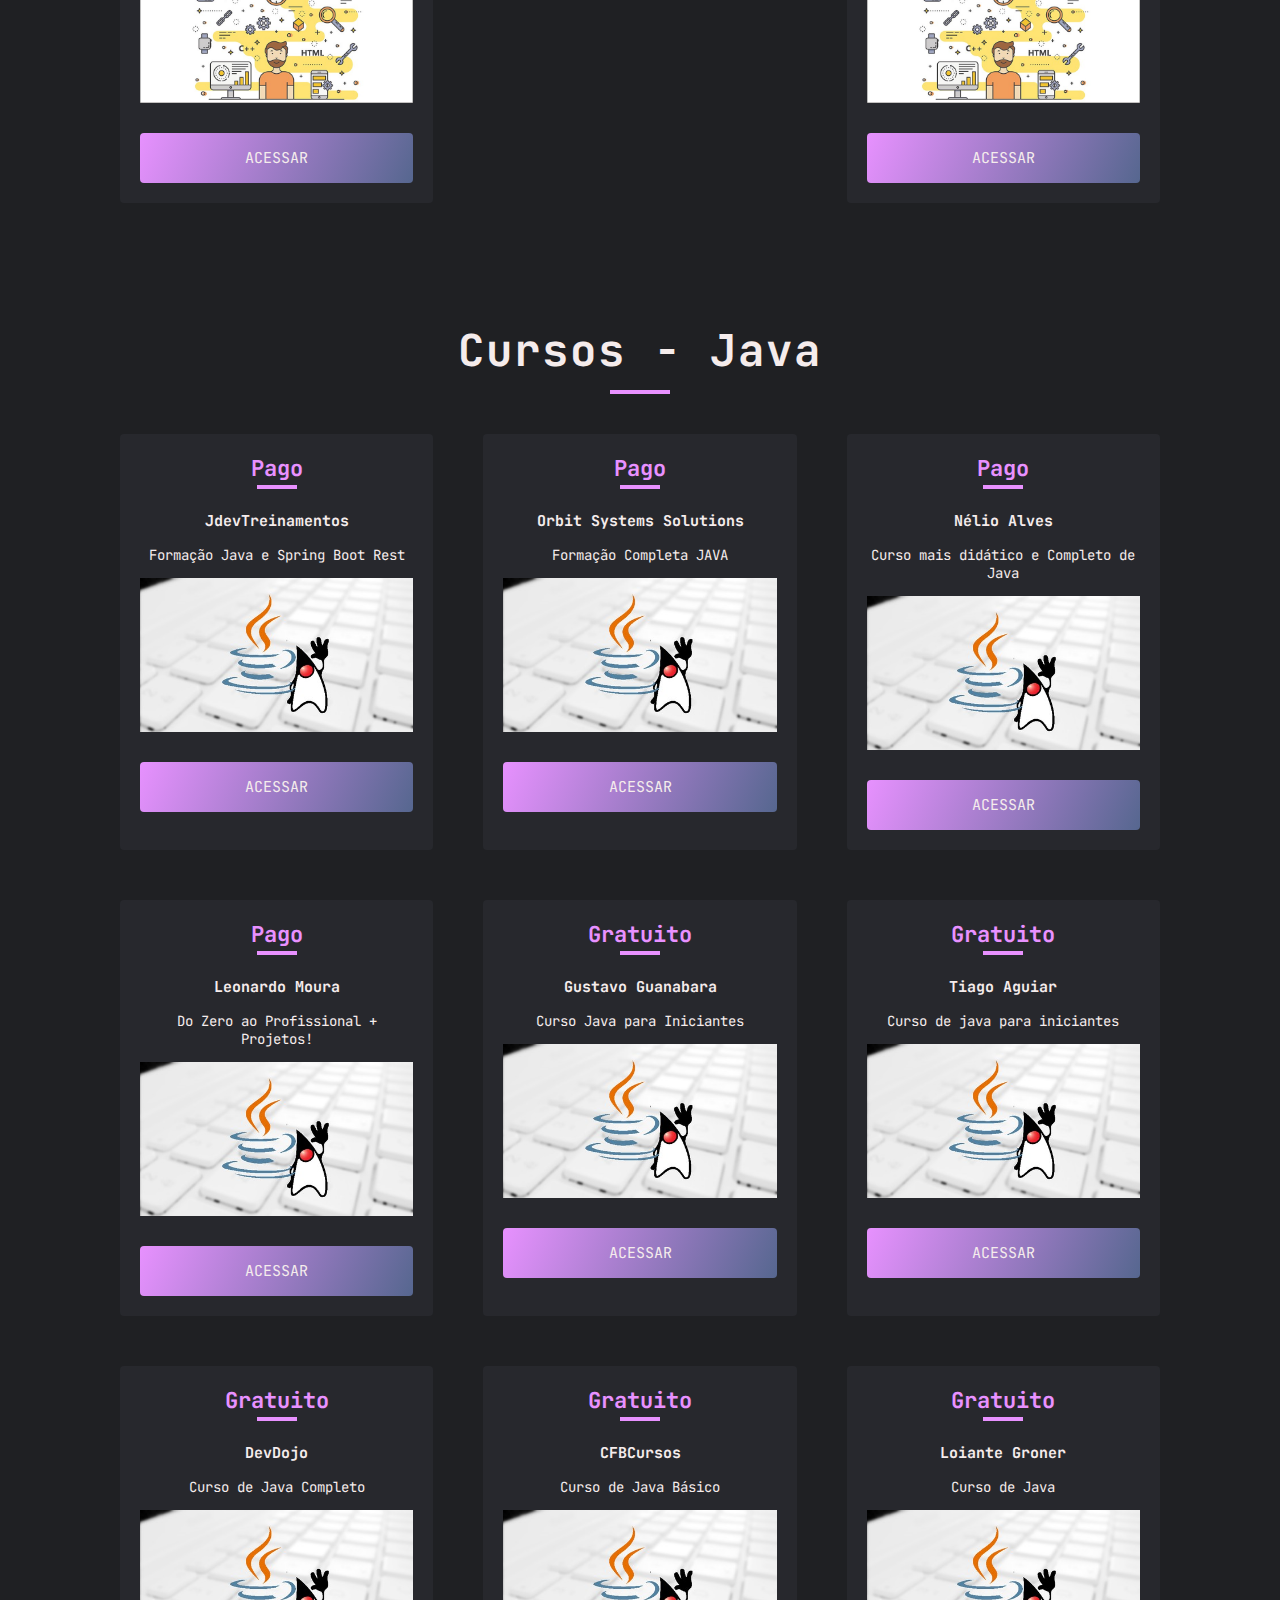
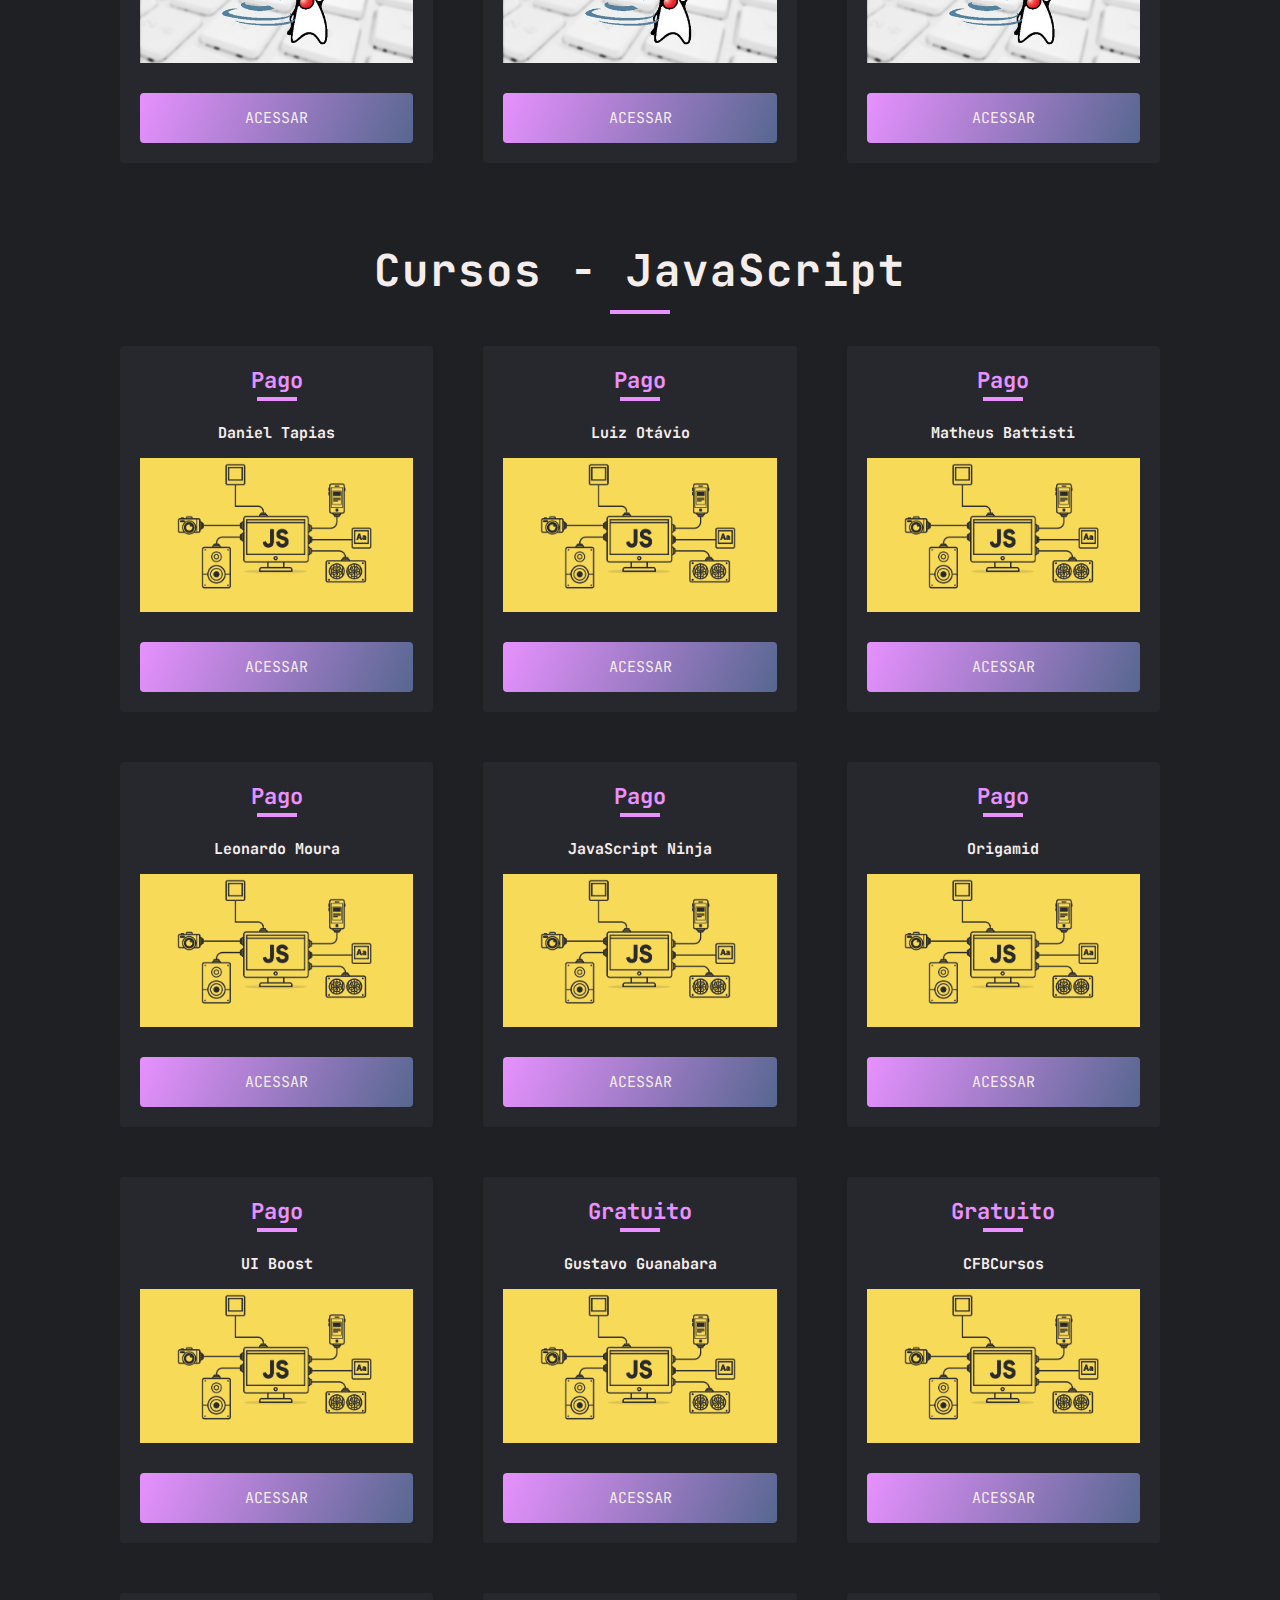
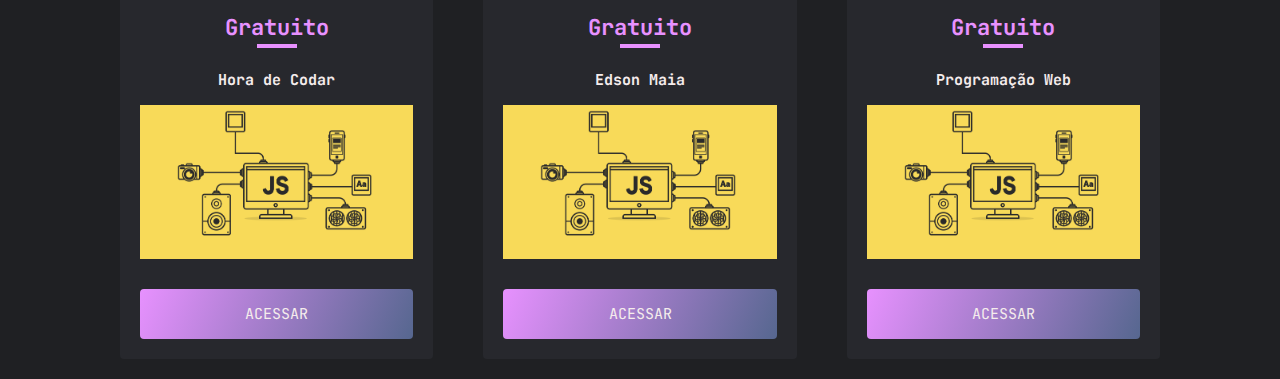
==== commit 60c8c92d: "Add: Curso - Luiz Tools" ====
--- a/index.html
+++ b/index.html
@@ -130,6 +130,19 @@
           </div>
           <div class="cursos-div">
             <h4 class="">Pago</h4>
+            <h5>Luiz Tools</h5>
+            <p>Web FullStack - Node.js - Scrum e Métodologias Ágeis</p>
+            <img
+              src="./img/tecnologias/Full-Stack-Developer.jpeg"
+              alt="linguagem de programação Fullstack"
+            />
+            <a class="btn-principal" href="https://www.luiztools.com.br/meus-cursos/?fbclid=IwAR1SwHedTsOsBPw2Ldqt78NVeNgrhMwzOLMUTO2EuxEAMyfwLCdgdWcYnxI"
+              >Acessar</a
+            >
+          </div>
+          
+          <div class="cursos-div">
+            <h4 class="">Pago</h4>
             <h5>CodarMe</h5>
             <p>Domine a criação de APIs com Python e Django.</p>
       
